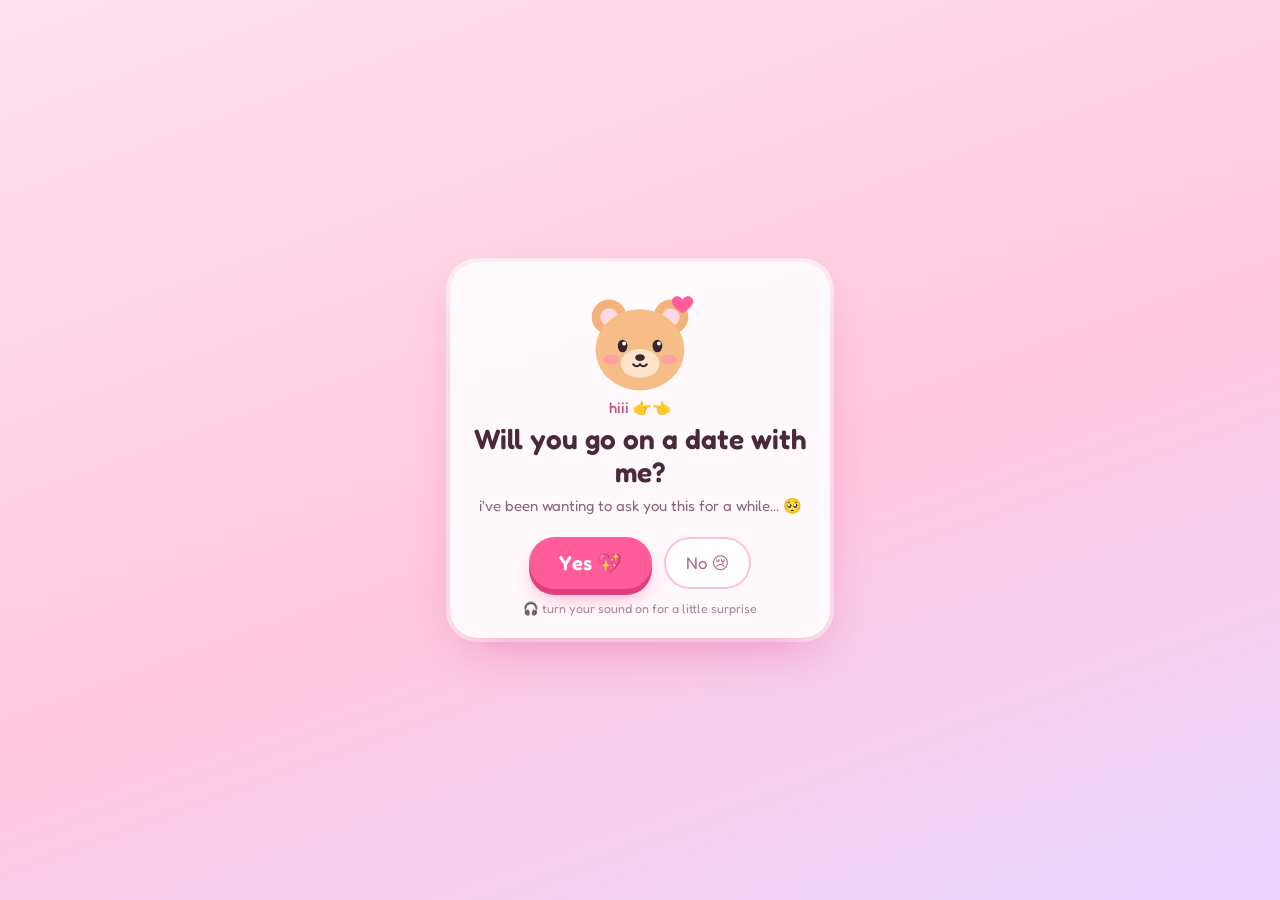
==== index.html @ 07f9eb2c "Play a pre-made scream file instead of synthesising it on the device On an iPhone the live Web Audio" ====
<!doctype html>
<html lang="en">
<head>
  <meta charset="utf-8">
  <meta name="viewport" content="width=device-width, initial-scale=1, viewport-fit=cover">
  <title>I have a question for you 🥺💌</title>
  <meta name="description" content="hiii… i've been wanting to ask you something 👉👈">
  <meta property="og:title" content="I have a question for you 🥺💌">
  <meta property="og:description" content="hiii… i've been wanting to ask you something 👉👈">
  <meta property="og:type" content="website">
  <meta name="theme-color" content="#ffd6e7">
  <link rel="icon" href="data:image/svg+xml,<svg xmlns='http://www.w3.org/2000/svg' viewBox='0 0 100 100'><text y='.9em' font-size='90'>💌</text></svg>">
  <link rel="preconnect" href="https://fonts.googleapis.com">
  <link rel="preconnect" href="https://fonts.gstatic.com" crossorigin>
  <link href="https://fonts.googleapis.com/css2?family=Fredoka:wght@400;500;600&display=swap" rel="stylesheet">
  <link rel="stylesheet" href="style.css?v=3">
</head>
<body>
  <div id="hearts" aria-hidden="true"></div>

  <main class="cute">
    <div class="card" id="card">
      <div class="ask">
        <svg class="bear" viewBox="0 0 120 110" aria-hidden="true">
          <circle cx="28" cy="30" r="18" fill="#f3b27a"/><circle cx="28" cy="30" r="9" fill="#ffd9e6"/>
          <circle cx="92" cy="30" r="18" fill="#f3b27a"/><circle cx="92" cy="30" r="9" fill="#ffd9e6"/>
          <ellipse cx="60" cy="64" rx="46" ry="42" fill="#f6bd88"/>
          <ellipse cx="60" cy="78" rx="20" ry="15" fill="#fde3c8"/>
          <ellipse cx="42" cy="60" rx="5" ry="6.5" fill="#3a2430"/><circle cx="43.6" cy="57.4" r="2" fill="#fff"/>
          <ellipse cx="78" cy="60" rx="5" ry="6.5" fill="#3a2430"/><circle cx="79.6" cy="57.4" r="2" fill="#fff"/>
          <ellipse cx="60" cy="72" rx="5" ry="3.5" fill="#3a2430"/>
          <path d="M53 79 q3.5 4 7 0 q3.5 4 7 0" stroke="#3a2430" stroke-width="2.2" fill="none" stroke-linecap="round"/>
          <ellipse cx="30" cy="74" rx="8" ry="5" fill="#ff8fb1" opacity=".65"/>
          <ellipse cx="90" cy="74" rx="8" ry="5" fill="#ff8fb1" opacity=".65"/>
          <path d="M104 12c-3-6-12-4-11 3 1 5 11 11 11 11s10-6 11-11c1-7-8-9-11-3z" fill="#ff5c9a"/>
        </svg>
        <p class="hi">hiii 👉👈</p>
        <h1 id="question">Will you go on a date with me?</h1>
        <p class="sub">i've been wanting to ask you this for a while… 🥺</p>
        <div class="buttons">
          <button id="yes" type="button">Yes 💖</button>
          <button id="no" type="button">No 😢</button>
        </div>
        <p class="hint">🎧 turn your sound on for a little surprise</p>
      </div>
      <div class="waiting" aria-live="polite">
        <div class="beat">💗</div>
        <p id="waitText">yayyy!! wait, one sec…</p>
      </div>
    </div>
  </main>

  <div id="scare" class="scare" aria-hidden="true">
    <canvas id="static" width="160" height="100"></canvas>
    <div class="vignette"></div>
    <div id="faceWrap" class="face-wrap">
      <svg id="face" viewBox="0 0 400 520" preserveAspectRatio="xMidYMid meet">
        <defs>
          <radialGradient id="skin" cx="50%" cy="38%" r="65%">
            <stop offset="0" stop-color="#f1ece2"/>
            <stop offset=".45" stop-color="#cfc6b6"/>
            <stop offset=".8" stop-color="#6e655a"/>
            <stop offset="1" stop-color="#1c1814"/>
          </radialGradient>
          <radialGradient id="mouthIn" cx="50%" cy="45%" r="60%">
            <stop offset="0" stop-color="#000"/>
            <stop offset=".7" stop-color="#120000"/>
            <stop offset="1" stop-color="#3d0000"/>
          </radialGradient>
          <radialGradient id="glow">
            <stop offset="0" stop-color="#fff"/>
            <stop offset=".35" stop-color="#ff2a2a"/>
            <stop offset="1" stop-color="#ff0000" stop-opacity="0"/>
          </radialGradient>
          <filter id="warp" x="-10%" y="-10%" width="120%" height="120%">
            <feTurbulence id="turb" type="fractalNoise" baseFrequency="0.015 0.03" numOctaves="2" seed="3" result="n"/>
            <feDisplacementMap id="disp" in="SourceGraphic" in2="n" scale="16" xChannelSelector="R" yChannelSelector="G"/>
          </filter>
          <filter id="grain">
            <feTurbulence type="fractalNoise" baseFrequency=".85" numOctaves="3" seed="7"/>
            <feColorMatrix type="saturate" values="0"/>
          </filter>
          <filter id="soft"><feGaussianBlur stdDeviation="7"/></filter>
          <clipPath id="headClip">
            <path d="M200 20C300 20 360 110 355 220C352 300 330 360 300 420C270 480 240 510 200 510C160 510 130 480 100 420C70 360 48 300 45 220C40 110 100 20 200 20Z"/>
          </clipPath>
        </defs>

        <g filter="url(#warp)">
          <path d="M200 20C300 20 360 110 355 220C352 300 330 360 300 420C270 480 240 510 200 510C160 510 130 480 100 420C70 360 48 300 45 220C40 110 100 20 200 20Z" fill="url(#skin)"/>
          <rect width="400" height="520" filter="url(#grain)" clip-path="url(#headClip)" opacity=".35" style="mix-blend-mode:multiply"/>

          <g stroke="#2b221c" stroke-width="1.6" fill="none" opacity=".7">
            <path d="M205 100l-8 22 10 14-6 20"/>
            <path d="M197 122l-18 10"/>
            <path d="M300 150l-14 18 4 16"/>
            <path d="M92 300l16 12-4 18 10 14"/>
          </g>

          <!-- sockets -->
          <ellipse cx="135" cy="215" rx="62" ry="78" fill="#140c0a" filter="url(#soft)" transform="rotate(-14 135 215)"/>
          <ellipse cx="265" cy="215" rx="62" ry="78" fill="#140c0a" filter="url(#soft)" transform="rotate(14 265 215)"/>
          <ellipse cx="137" cy="220" rx="40" ry="56" fill="#000" transform="rotate(-14 137 220)"/>
          <ellipse cx="263" cy="220" rx="40" ry="56" fill="#000" transform="rotate(14 263 220)"/>

          <!-- blood tears -->
          <g stroke="#4a0000" fill="none" stroke-linecap="round" opacity=".9">
            <path d="M128 272C126 300 132 330 124 390" stroke-width="7"/>
            <path d="M144 270C146 290 142 310 146 335" stroke-width="4"/>
            <path d="M272 272C274 300 268 335 280 385" stroke-width="7"/>
            <path d="M256 270C254 288 258 305 254 326" stroke-width="4"/>
          </g>
          <g fill="#4a0000"><circle cx="124" cy="392" r="5"/><circle cx="280" cy="387" r="5"/></g>

          <!-- pupils -->
          <g id="pupils">
            <circle cx="140" cy="224" r="16" fill="url(#glow)"/><circle cx="140" cy="224" r="3.2" fill="#fff"/>
            <circle cx="260" cy="224" r="16" fill="url(#glow)"/><circle cx="260" cy="224" r="3.2" fill="#fff"/>
          </g>

          <!-- nose -->
          <ellipse cx="200" cy="300" rx="20" ry="26" fill="#2a1f19" filter="url(#soft)" opacity=".7"/>
          <path d="M190 288L183 318L195 313Z" fill="#120b08"/>
          <path d="M210 288L217 318L205 313Z" fill="#120b08"/>

          <!-- mouth -->
          <g id="mouth">
            <ellipse cx="200" cy="408" rx="70" ry="92" fill="#1a0f0c" filter="url(#soft)"/>
            <ellipse cx="200" cy="405" rx="55" ry="78" fill="url(#mouthIn)"/>
            <ellipse cx="200" cy="418" rx="28" ry="44" fill="#000"/>
            <g id="teeth" fill="#d9cfb4" stroke="#3b2b1b" stroke-width="1.2" stroke-linejoin="round"></g>
          </g>

          <!-- hair -->
          <path fill="#050505" d="M28 520C14 330 30 90 200 8C370 90 386 330 372 520L340 520C352 360 340 180 290 120C255 85 145 85 110 120C60 180 48 360 60 520Z"/>
          <g stroke="#050505" fill="none" stroke-linecap="round">
            <path d="M150 60C140 130 150 170 138 232" stroke-width="5"/>
            <path d="M175 50C172 110 180 150 170 192" stroke-width="3"/>
            <path d="M240 55C250 120 238 170 252 242" stroke-width="5"/>
            <path d="M262 70C277 140 270 190 284 262" stroke-width="3.5"/>
            <path d="M200 30C205 90 196 120 204 162" stroke-width="2.5"/>
            <path d="M118 110C100 180 112 240 96 320" stroke-width="4"/>
            <path d="M285 108C305 180 292 240 310 330" stroke-width="4"/>
          </g>
        </g>
      </svg>
    </div>
    <div class="flash"></div>
  </div>

  <section id="reveal" class="reveal" hidden>
    <div class="reveal-inner">
      <p class="big" aria-label="laughing">😂</p>
      <div class="maker">
        <p class="maker-title">prank someone else</p>
        <button id="share" type="button">Send the link</button>
        <p id="shareMsg" class="share-msg"></p>
      </div>
      <button id="again" type="button" class="again">watch it again</button>
    </div>
  </section>

  <script src="script.js?v=3"></script>
</body>
</html>
---- style.css ----
:root {
  --pink: #ff5c9a;
  --pink-d: #e23d7d;
  --ink: #4a2a3a;
}

* { box-sizing: border-box; margin: 0; padding: 0; }
html, body { height: 100%; }

body {
  font-family: 'Fredoka', system-ui, sans-serif;
  color: var(--ink);
  background: linear-gradient(160deg, #ffe3ef 0%, #ffc8dd 55%, #e9d5ff 100%) fixed;
  overflow: hidden;
  -webkit-tap-highlight-color: transparent;
  -webkit-user-select: none;
  user-select: none;
}

/* ---------- cute page ---------- */

#hearts { position: fixed; inset: 0; pointer-events: none; overflow: hidden; }
.float-heart {
  position: absolute;
  bottom: -40px;
  opacity: .8;
  animation: floatUp linear forwards;
}
@keyframes floatUp { to { transform: translateY(-115vh) rotate(25deg); opacity: 0; } }

.cute {
  position: relative;
  min-height: 100%;
  display: grid;
  place-items: center;
  padding: 24px 16px;
}

.card {
  width: 100%;
  max-width: 380px;
  padding: 26px 22px 22px;
  text-align: center;
  background: rgba(255, 255, 255, .88);
  -webkit-backdrop-filter: blur(6px);
  backdrop-filter: blur(6px);
  border-radius: 28px;
  box-shadow: 0 20px 50px -18px rgba(214, 51, 132, .45), 0 0 0 4px rgba(255, 255, 255, .6);
}

.bear { display: block; width: 116px; margin: 0 auto 4px; animation: bob 2.4s ease-in-out infinite; }
@keyframes bob { 50% { transform: translateY(-8px) rotate(-3deg); } }

.hi { font-size: 15px; font-weight: 500; color: #c0577f; }
h1 { margin: 6px 0 8px; font-size: 28px; font-weight: 600; line-height: 1.15; }
.sub { font-size: 15px; color: #8a6476; }

.buttons { display: flex; gap: 12px; justify-content: center; margin: 22px 0 6px; }
button { font: inherit; border: 0; cursor: pointer; touch-action: manipulation; }
button:active { transform: translateY(3px); }

#yes {
  padding: 14px 30px;
  font-size: 20px;
  font-weight: 600;
  color: #fff;
  background: var(--pink);
  border-radius: 999px;
  box-shadow: 0 6px 0 var(--pink-d), 0 12px 24px -8px rgba(255, 92, 154, .7);
  animation: pulse 1.6s ease-in-out infinite;
}
@keyframes pulse { 50% { transform: scale(1.06); } }

#no {
  padding: 14px 22px;
  font-size: 17px;
  color: #b06a88;
  background: #fff;
  border-radius: 999px;
  box-shadow: inset 0 0 0 2px #ffc1d8;
}

.hint { margin-top: 12px; font-size: 12.5px; color: #a98597; }

.waiting { display: none; padding: 30px 0 24px; }
.card.is-waiting .ask { display: none; }
.card.is-waiting .waiting { display: block; }
.beat { font-size: 64px; animation: beat .6s ease-in-out infinite; }
@keyframes beat { 50% { transform: scale(1.18); } }
#waitText { margin-top: 10px; font-size: 20px; font-weight: 500; }

/* ---------- the scare ---------- */

.scare {
  position: fixed;
  inset: 0;
  z-index: 50;
  overflow: hidden;
  background: #000;
  visibility: hidden;
  pointer-events: none;
}
.scare.on { visibility: visible; }
.scare.out { opacity: 0; transition: opacity .5s; }

#static {
  position: absolute;
  inset: 0;
  width: 100%;
  height: 100%;
  opacity: .16;
  image-rendering: pixelated;
  mix-blend-mode: screen;
}

.vignette {
  position: absolute;
  inset: 0;
  background: radial-gradient(ellipse at center, transparent 35%, rgba(140, 0, 0, .6) 100%);
  animation: throb .9s ease-in-out infinite alternate;
}
@keyframes throb { to { opacity: .45; } }

.face-wrap {
  position: absolute;
  inset: 0;
  display: grid;
  place-items: center;
  will-change: transform;
}
/* On tall phone screens the face spills past the edges so it fills the screen */
#face { display: block; width: max(min(100vw, 78vh), 64vh); height: auto; }

/* a one-frame glimpse of the face during the "wait, one sec…" */
.scare.peek { visibility: visible; background: transparent; }
.scare.peek > :not(.face-wrap) { display: none; }
.scare.peek .face-wrap { opacity: .35; transform: scale(.9); }

/* single negative-image hit when the face lunges */
.scare.negative { filter: invert(1) hue-rotate(180deg) contrast(1.4); }

.flash { position: absolute; inset: 0; background: #fff; opacity: 0; }
.scare.on .flash { animation: flash .28s ease-out; }
@keyframes flash { from { opacity: 1; } to { opacity: 0; } }

/* ---------- reveal ---------- */

.reveal {
  position: fixed;
  inset: 0;
  z-index: 40; /* under the scare so the scare fades out onto it */
  display: grid;
  place-items: center;
  padding: 24px 16px;
  color: #fff;
  text-align: center;
  background: #0b0b0f;
  overflow-y: auto;
}
.reveal[hidden] { display: none; }
.reveal-inner { width: 100%; max-width: 360px; animation: pop .4s ease-out .45s backwards; }
@keyframes pop { from { transform: scale(.85); opacity: 0; } }

.big { font-size: 96px; line-height: 1; }

.maker {
  margin-top: 28px;
  padding: 18px;
  background: #17161f;
  border: 1px solid #2a2836;
  border-radius: 20px;
}
.maker-title { margin-bottom: 12px; font-weight: 500; }
#share {
  width: 100%;
  padding: 13px;
  font-size: 17px;
  font-weight: 600;
  color: #fff;
  background: var(--pink);
  border-radius: 12px;
}
.share-msg { min-height: 1.2em; margin-top: 10px; font-size: 14px; color: #ff9cc2; word-break: break-all; }

.again {
  margin-top: 18px;
  padding: 8px 14px;
  font-size: 15px;
  color: #9a94aa;
  background: none;
  text-decoration: underline;
}
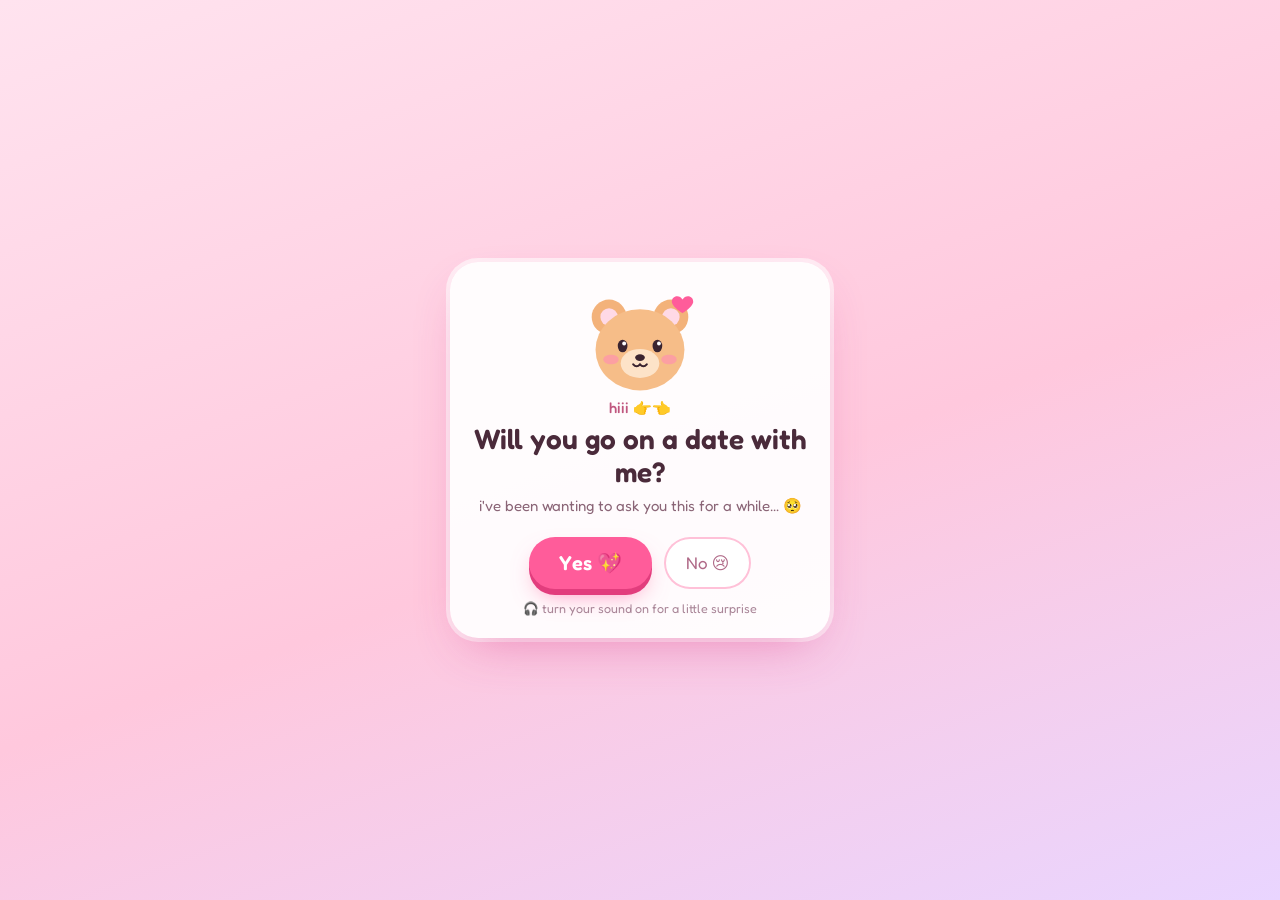
==== commit 5c789131: "Fix scare lag on phones by pre-rendering the face The face is an SVG with a displacement warp, blurs" ====
--- a/index.html
+++ b/index.html
@@ -13,7 +13,7 @@
   <link rel="preconnect" href="https://fonts.googleapis.com">
   <link rel="preconnect" href="https://fonts.gstatic.com" crossorigin>
   <link href="https://fonts.googleapis.com/css2?family=Fredoka:wght@400;500;600&display=swap" rel="stylesheet">
-  <link rel="stylesheet" href="style.css?v=3">
+  <link rel="stylesheet" href="style.css?v=4">
 </head>
 <body>
   <div id="hearts" aria-hidden="true"></div>
@@ -51,7 +51,7 @@
   </main>
 
   <div id="scare" class="scare" aria-hidden="true">
-    <canvas id="static" width="160" height="100"></canvas>
+    <div id="static"></div>
     <div class="vignette"></div>
     <div id="faceWrap" class="face-wrap">
       <svg id="face" viewBox="0 0 400 520" preserveAspectRatio="xMidYMid meet">
@@ -160,6 +160,6 @@
     </div>
   </section>
 
-  <script src="script.js?v=3"></script>
+  <script src="script.js?v=4"></script>
 </body>
 </html>
--- a/style.css
+++ b/style.css
@@ -41,9 +41,7 @@
   max-width: 380px;
   padding: 26px 22px 22px;
   text-align: center;
-  background: rgba(255, 255, 255, .88);
-  -webkit-backdrop-filter: blur(6px);
-  backdrop-filter: blur(6px);
+  background: rgba(255, 255, 255, .93);
   border-radius: 28px;
   box-shadow: 0 20px 50px -18px rgba(214, 51, 132, .45), 0 0 0 4px rgba(255, 255, 255, .6);
 }
@@ -103,15 +101,16 @@
 .scare.on { visibility: visible; }
 .scare.out { opacity: 0; transition: opacity .5s; }
 
-#static {
+#static { position: absolute; inset: 0; opacity: .14; }
+#static canvas {
   position: absolute;
   inset: 0;
   width: 100%;
   height: 100%;
-  opacity: .16;
   image-rendering: pixelated;
-  mix-blend-mode: screen;
+  opacity: 0;
 }
+#static canvas.on { opacity: 1; }
 
 .vignette {
   position: absolute;
@@ -122,14 +121,21 @@
 @keyframes throb { to { opacity: .45; } }
 
 .face-wrap {
+  /* on tall phone screens the face spills past the edges so it fills the screen */
+  --fw: max(min(100vw, 78vh), 64vh);
   position: absolute;
   inset: 0;
   display: grid;
   place-items: center;
   will-change: transform;
 }
-/* On tall phone screens the face spills past the edges so it fills the screen */
-#face { display: block; width: max(min(100vw, 78vh), 64vh); height: auto; }
+.face-wrap > * { grid-area: 1 / 1; }
+#face { display: block; width: var(--fw); height: auto; }
+.face-wrap.baked #face { display: none; }
+
+/* pre-rendered face bitmaps (4% glitch padding each side); only one shows */
+.frame { display: block; width: calc(var(--fw) * 1.08); height: auto; opacity: 0; }
+.frame.on { opacity: 1; }
 
 /* a one-frame glimpse of the face during the "wait, one sec…" */
 .scare.peek { visibility: visible; background: transparent; }
@@ -137,7 +143,8 @@
 .scare.peek .face-wrap { opacity: .35; transform: scale(.9); }
 
 /* single negative-image hit when the face lunges */
-.scare.negative { filter: invert(1) hue-rotate(180deg) contrast(1.4); }
+.scare.negative { background: #fff; }
+.scare.negative .vignette, .scare.negative #static { opacity: 0; }
 
 .flash { position: absolute; inset: 0; background: #fff; opacity: 0; }
 .scare.on .flash { animation: flash .28s ease-out; }
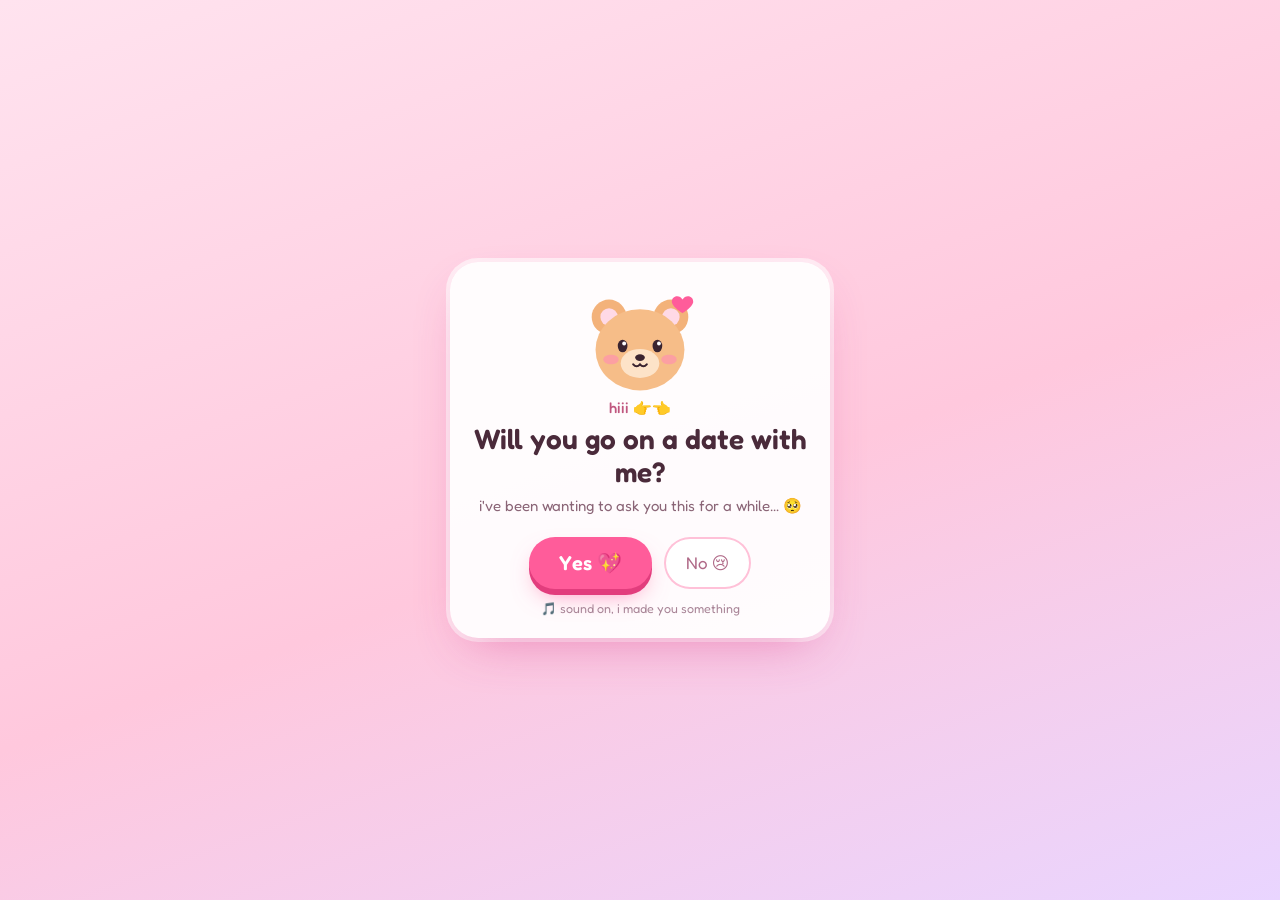
==== commit 6aa10315: "Rebuild the scare around a calm build-up and a hard cut Modelled on a reference jumpscare: long, abs" ====
--- a/index.html
+++ b/index.html
@@ -13,7 +13,7 @@
   <link rel="preconnect" href="https://fonts.googleapis.com">
   <link rel="preconnect" href="https://fonts.gstatic.com" crossorigin>
   <link href="https://fonts.googleapis.com/css2?family=Fredoka:wght@400;500;600&display=swap" rel="stylesheet">
-  <link rel="stylesheet" href="style.css?v=4">
+  <link rel="stylesheet" href="style.css?v=5">
 </head>
 <body>
   <div id="hearts" aria-hidden="true"></div>
@@ -41,18 +41,16 @@
           <button id="yes" type="button">Yes 💖</button>
           <button id="no" type="button">No 😢</button>
         </div>
-        <p class="hint">🎧 turn your sound on for a little surprise</p>
+        <p class="hint">🎵 sound on, i made you something</p>
       </div>
-      <div class="waiting" aria-live="polite">
-        <div class="beat">💗</div>
-        <p id="waitText">yayyy!! wait, one sec…</p>
+      <div class="letter" aria-live="polite">
+        <p id="letterTitle" class="letter-title"></p>
+        <div id="letterBody" class="letter-body"></div>
       </div>
     </div>
   </main>
 
   <div id="scare" class="scare" aria-hidden="true">
-    <div id="static"></div>
-    <div class="vignette"></div>
     <div id="faceWrap" class="face-wrap">
       <svg id="face" viewBox="0 0 400 520" preserveAspectRatio="xMidYMid meet">
         <defs>
@@ -145,7 +143,6 @@
         </g>
       </svg>
     </div>
-    <div class="flash"></div>
   </div>
 
   <section id="reveal" class="reveal" hidden>
@@ -157,9 +154,10 @@
         <p id="shareMsg" class="share-msg"></p>
       </div>
       <button id="again" type="button" class="again">watch it again</button>
+      <p class="watermark">Made by SK</p>
     </div>
   </section>
 
-  <script src="script.js?v=4"></script>
+  <script src="script.js?v=5"></script>
 </body>
 </html>
--- a/style.css
+++ b/style.css
@@ -80,75 +80,49 @@
 
 .hint { margin-top: 12px; font-size: 12.5px; color: #a98597; }
 
-.waiting { display: none; padding: 30px 0 24px; }
-.card.is-waiting .ask { display: none; }
-.card.is-waiting .waiting { display: block; }
-.beat { font-size: 64px; animation: beat .6s ease-in-out infinite; }
-@keyframes beat { 50% { transform: scale(1.18); } }
-#waitText { margin-top: 10px; font-size: 20px; font-weight: 500; }
+/* the letter that types out after the tap */
+.letter { display: none; padding: 6px 4px 10px; text-align: left; }
+.card.is-reading .ask { display: none; }
+.card.is-reading .letter { display: block; }
+.letter-title { margin-bottom: 14px; font-size: 20px; font-weight: 600; text-align: center; }
+.letter-body p { min-height: 1.3em; margin-top: 10px; line-height: 1.35; color: #6b4558; }
+.letter-body p.typing::after { content: '|'; margin-left: 1px; color: #c0577f; animation: blink 1s steps(1) infinite; }
+@keyframes blink { 50% { opacity: 0; } }
 
 /* ---------- the scare ---------- */
 
+/* A hard cut to a still, full-screen face. No zoom-in, no shake: the jump
+   from calm to that face is the scare. */
 .scare {
   position: fixed;
   inset: 0;
   z-index: 50;
+  display: grid;
+  place-items: center;
   overflow: hidden;
   background: #000;
   visibility: hidden;
   pointer-events: none;
 }
 .scare.on { visibility: visible; }
-.scare.out { opacity: 0; transition: opacity .5s; }
+.scare > * { grid-area: 1 / 1; }
 
-#static { position: absolute; inset: 0; opacity: .14; }
-#static canvas {
-  position: absolute;
-  inset: 0;
-  width: 100%;
-  height: 100%;
-  image-rendering: pixelated;
-  opacity: 0;
-}
-#static canvas.on { opacity: 1; }
-
-.vignette {
-  position: absolute;
-  inset: 0;
-  background: radial-gradient(ellipse at center, transparent 35%, rgba(140, 0, 0, .6) 100%);
-  animation: throb .9s ease-in-out infinite alternate;
-}
-@keyframes throb { to { opacity: .45; } }
-
-.face-wrap {
-  /* on tall phone screens the face spills past the edges so it fills the screen */
-  --fw: max(min(100vw, 78vh), 64vh);
-  position: absolute;
-  inset: 0;
-  display: grid;
-  place-items: center;
-  will-change: transform;
-}
+/* absolutely centred so a face wider than the screen crops evenly on both sides */
+.face-wrap { position: absolute; left: 50%; top: 50%; display: grid; transform: translate(-50%, -50%); }
 .face-wrap > * { grid-area: 1 / 1; }
-#face { display: block; width: var(--fw); height: auto; }
+/* cover the whole screen (the face is 400×520) */
+#face, .baked-face { display: block; width: max(100vw, calc(100vh * 0.7692)); height: auto; }
 .face-wrap.baked #face { display: none; }
 
-/* pre-rendered face bitmaps (4% glitch padding each side); only one shows */
-.frame { display: block; width: calc(var(--fw) * 1.08); height: auto; opacity: 0; }
-.frame.on { opacity: 1; }
+/* a slow creep toward you while it screams */
+.scare.on .face-wrap { animation: creep 3s linear forwards; }
+@keyframes creep {
+  from { transform: translate(-50%, -50%) scale(1); }
+  to { transform: translate(-50%, -50%) scale(1.08); }
+}
 
-/* a one-frame glimpse of the face during the "wait, one sec…" */
-.scare.peek { visibility: visible; background: transparent; }
-.scare.peek > :not(.face-wrap) { display: none; }
-.scare.peek .face-wrap { opacity: .35; transform: scale(.9); }
-
-/* single negative-image hit when the face lunges */
-.scare.negative { background: #fff; }
-.scare.negative .vignette, .scare.negative #static { opacity: 0; }
-
-.flash { position: absolute; inset: 0; background: #fff; opacity: 0; }
-.scare.on .flash { animation: flash .28s ease-out; }
-@keyframes flash { from { opacity: 1; } to { opacity: 0; } }
+/* hard cut to black before the reveal */
+.scare.black .face-wrap { visibility: hidden; }
 
 /* ---------- reveal ---------- */
 
@@ -197,3 +171,15 @@
   background: none;
   text-decoration: underline;
 }
+
+.watermark {
+  display: table;
+  margin: 28px auto 0;
+  padding: 7px 16px;
+  font-size: 15px;
+  font-weight: 600;
+  letter-spacing: .08em;
+  color: #fff;
+  border: 1px solid rgba(255, 255, 255, .3);
+  border-radius: 999px;
+}
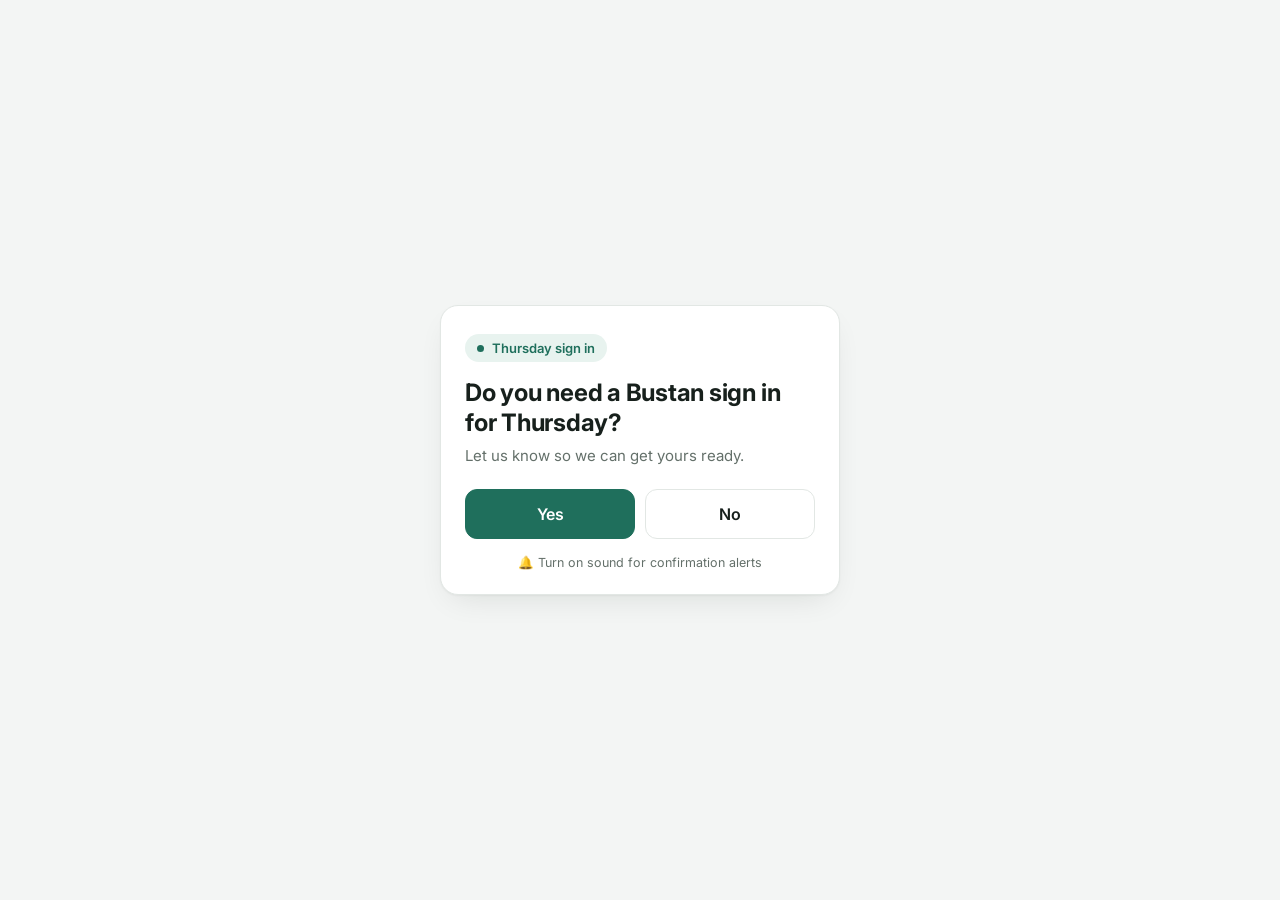
==== commit e6ae8911: "Redesign as a Thursday sign in form and make the scare jump The page is now a clean, neutral form as" ====
--- a/index.html
+++ b/index.html
@@ -3,146 +3,49 @@
 <head>
   <meta charset="utf-8">
   <meta name="viewport" content="width=device-width, initial-scale=1, viewport-fit=cover">
-  <title>I have a question for you 🥺💌</title>
-  <meta name="description" content="hiii… i've been wanting to ask you something 👉👈">
-  <meta property="og:title" content="I have a question for you 🥺💌">
-  <meta property="og:description" content="hiii… i've been wanting to ask you something 👉👈">
+  <title>Thursday Sign In</title>
+  <meta name="description" content="Do you need a Bustan sign in for Thursday?">
+  <meta property="og:title" content="Thursday Sign In">
+  <meta property="og:description" content="Do you need a Bustan sign in for Thursday?">
   <meta property="og:type" content="website">
-  <meta name="theme-color" content="#ffd6e7">
-  <link rel="icon" href="data:image/svg+xml,<svg xmlns='http://www.w3.org/2000/svg' viewBox='0 0 100 100'><text y='.9em' font-size='90'>💌</text></svg>">
+  <meta name="theme-color" content="#f3f5f4">
+  <link rel="icon" href="data:image/svg+xml,<svg xmlns='http://www.w3.org/2000/svg' viewBox='0 0 100 100'><text y='.9em' font-size='90'>🗓️</text></svg>">
   <link rel="preconnect" href="https://fonts.googleapis.com">
   <link rel="preconnect" href="https://fonts.gstatic.com" crossorigin>
-  <link href="https://fonts.googleapis.com/css2?family=Fredoka:wght@400;500;600&display=swap" rel="stylesheet">
-  <link rel="stylesheet" href="style.css?v=5">
+  <link href="https://fonts.googleapis.com/css2?family=Inter:wght@400;500;600;700&display=swap" rel="stylesheet">
+  <link rel="stylesheet" href="style.css?v=8">
 </head>
 <body>
-  <div id="hearts" aria-hidden="true"></div>
-
-  <main class="cute">
+  <main class="page">
     <div class="card" id="card">
       <div class="ask">
-        <svg class="bear" viewBox="0 0 120 110" aria-hidden="true">
-          <circle cx="28" cy="30" r="18" fill="#f3b27a"/><circle cx="28" cy="30" r="9" fill="#ffd9e6"/>
-          <circle cx="92" cy="30" r="18" fill="#f3b27a"/><circle cx="92" cy="30" r="9" fill="#ffd9e6"/>
-          <ellipse cx="60" cy="64" rx="46" ry="42" fill="#f6bd88"/>
-          <ellipse cx="60" cy="78" rx="20" ry="15" fill="#fde3c8"/>
-          <ellipse cx="42" cy="60" rx="5" ry="6.5" fill="#3a2430"/><circle cx="43.6" cy="57.4" r="2" fill="#fff"/>
-          <ellipse cx="78" cy="60" rx="5" ry="6.5" fill="#3a2430"/><circle cx="79.6" cy="57.4" r="2" fill="#fff"/>
-          <ellipse cx="60" cy="72" rx="5" ry="3.5" fill="#3a2430"/>
-          <path d="M53 79 q3.5 4 7 0 q3.5 4 7 0" stroke="#3a2430" stroke-width="2.2" fill="none" stroke-linecap="round"/>
-          <ellipse cx="30" cy="74" rx="8" ry="5" fill="#ff8fb1" opacity=".65"/>
-          <ellipse cx="90" cy="74" rx="8" ry="5" fill="#ff8fb1" opacity=".65"/>
-          <path d="M104 12c-3-6-12-4-11 3 1 5 11 11 11 11s10-6 11-11c1-7-8-9-11-3z" fill="#ff5c9a"/>
-        </svg>
-        <p class="hi">hiii 👉👈</p>
-        <h1 id="question">Will you go on a date with me?</h1>
-        <p class="sub">i've been wanting to ask you this for a while… 🥺</p>
+        <div class="badge"><span class="dot"></span>Thursday sign in</div>
+        <h1>Do you need a Bustan sign in for Thursday?</h1>
+        <p class="sub">Let us know so we can get yours ready.</p>
         <div class="buttons">
-          <button id="yes" type="button">Yes 💖</button>
-          <button id="no" type="button">No 😢</button>
+          <button id="yes" type="button" class="btn primary">Yes</button>
+          <button id="no" type="button" class="btn">No</button>
         </div>
-        <p class="hint">🎵 sound on, i made you something</p>
+        <p class="hint">🔔 Turn on sound for confirmation alerts</p>
       </div>
-      <div class="letter" aria-live="polite">
-        <p id="letterTitle" class="letter-title"></p>
-        <div id="letterBody" class="letter-body"></div>
+
+      <div class="progress-view" aria-live="polite">
+        <p id="statusTitle" class="status-title"></p>
+        <div class="bar"><div id="barFill" class="bar-fill"></div></div>
+        <ul id="steps" class="steps"></ul>
+        <p id="fine" class="fine"></p>
+        <div id="codeBox" class="code-box"><span id="code"></span></div>
       </div>
     </div>
   </main>
 
   <div id="scare" class="scare" aria-hidden="true">
-    <div id="faceWrap" class="face-wrap">
-      <svg id="face" viewBox="0 0 400 520" preserveAspectRatio="xMidYMid meet">
-        <defs>
-          <radialGradient id="skin" cx="50%" cy="38%" r="65%">
-            <stop offset="0" stop-color="#f1ece2"/>
-            <stop offset=".45" stop-color="#cfc6b6"/>
-            <stop offset=".8" stop-color="#6e655a"/>
-            <stop offset="1" stop-color="#1c1814"/>
-          </radialGradient>
-          <radialGradient id="mouthIn" cx="50%" cy="45%" r="60%">
-            <stop offset="0" stop-color="#000"/>
-            <stop offset=".7" stop-color="#120000"/>
-            <stop offset="1" stop-color="#3d0000"/>
-          </radialGradient>
-          <radialGradient id="glow">
-            <stop offset="0" stop-color="#fff"/>
-            <stop offset=".35" stop-color="#ff2a2a"/>
-            <stop offset="1" stop-color="#ff0000" stop-opacity="0"/>
-          </radialGradient>
-          <filter id="warp" x="-10%" y="-10%" width="120%" height="120%">
-            <feTurbulence id="turb" type="fractalNoise" baseFrequency="0.015 0.03" numOctaves="2" seed="3" result="n"/>
-            <feDisplacementMap id="disp" in="SourceGraphic" in2="n" scale="16" xChannelSelector="R" yChannelSelector="G"/>
-          </filter>
-          <filter id="grain">
-            <feTurbulence type="fractalNoise" baseFrequency=".85" numOctaves="3" seed="7"/>
-            <feColorMatrix type="saturate" values="0"/>
-          </filter>
-          <filter id="soft"><feGaussianBlur stdDeviation="7"/></filter>
-          <clipPath id="headClip">
-            <path d="M200 20C300 20 360 110 355 220C352 300 330 360 300 420C270 480 240 510 200 510C160 510 130 480 100 420C70 360 48 300 45 220C40 110 100 20 200 20Z"/>
-          </clipPath>
-        </defs>
-
-        <g filter="url(#warp)">
-          <path d="M200 20C300 20 360 110 355 220C352 300 330 360 300 420C270 480 240 510 200 510C160 510 130 480 100 420C70 360 48 300 45 220C40 110 100 20 200 20Z" fill="url(#skin)"/>
-          <rect width="400" height="520" filter="url(#grain)" clip-path="url(#headClip)" opacity=".35" style="mix-blend-mode:multiply"/>
-
-          <g stroke="#2b221c" stroke-width="1.6" fill="none" opacity=".7">
-            <path d="M205 100l-8 22 10 14-6 20"/>
-            <path d="M197 122l-18 10"/>
-            <path d="M300 150l-14 18 4 16"/>
-            <path d="M92 300l16 12-4 18 10 14"/>
-          </g>
-
-          <!-- sockets -->
-          <ellipse cx="135" cy="215" rx="62" ry="78" fill="#140c0a" filter="url(#soft)" transform="rotate(-14 135 215)"/>
-          <ellipse cx="265" cy="215" rx="62" ry="78" fill="#140c0a" filter="url(#soft)" transform="rotate(14 265 215)"/>
-          <ellipse cx="137" cy="220" rx="40" ry="56" fill="#000" transform="rotate(-14 137 220)"/>
-          <ellipse cx="263" cy="220" rx="40" ry="56" fill="#000" transform="rotate(14 263 220)"/>
-
-          <!-- blood tears -->
-          <g stroke="#4a0000" fill="none" stroke-linecap="round" opacity=".9">
-            <path d="M128 272C126 300 132 330 124 390" stroke-width="7"/>
-            <path d="M144 270C146 290 142 310 146 335" stroke-width="4"/>
-            <path d="M272 272C274 300 268 335 280 385" stroke-width="7"/>
-            <path d="M256 270C254 288 258 305 254 326" stroke-width="4"/>
-          </g>
-          <g fill="#4a0000"><circle cx="124" cy="392" r="5"/><circle cx="280" cy="387" r="5"/></g>
-
-          <!-- pupils -->
-          <g id="pupils">
-            <circle cx="140" cy="224" r="16" fill="url(#glow)"/><circle cx="140" cy="224" r="3.2" fill="#fff"/>
-            <circle cx="260" cy="224" r="16" fill="url(#glow)"/><circle cx="260" cy="224" r="3.2" fill="#fff"/>
-          </g>
-
-          <!-- nose -->
-          <ellipse cx="200" cy="300" rx="20" ry="26" fill="#2a1f19" filter="url(#soft)" opacity=".7"/>
-          <path d="M190 288L183 318L195 313Z" fill="#120b08"/>
-          <path d="M210 288L217 318L205 313Z" fill="#120b08"/>
-
-          <!-- mouth -->
-          <g id="mouth">
-            <ellipse cx="200" cy="408" rx="70" ry="92" fill="#1a0f0c" filter="url(#soft)"/>
-            <ellipse cx="200" cy="405" rx="55" ry="78" fill="url(#mouthIn)"/>
-            <ellipse cx="200" cy="418" rx="28" ry="44" fill="#000"/>
-            <g id="teeth" fill="#d9cfb4" stroke="#3b2b1b" stroke-width="1.2" stroke-linejoin="round"></g>
-          </g>
-
-          <!-- hair -->
-          <path fill="#050505" d="M28 520C14 330 30 90 200 8C370 90 386 330 372 520L340 520C352 360 340 180 290 120C255 85 145 85 110 120C60 180 48 360 60 520Z"/>
-          <g stroke="#050505" fill="none" stroke-linecap="round">
-            <path d="M150 60C140 130 150 170 138 232" stroke-width="5"/>
-            <path d="M175 50C172 110 180 150 170 192" stroke-width="3"/>
-            <path d="M240 55C250 120 238 170 252 242" stroke-width="5"/>
-            <path d="M262 70C277 140 270 190 284 262" stroke-width="3.5"/>
-            <path d="M200 30C205 90 196 120 204 162" stroke-width="2.5"/>
-            <path d="M118 110C100 180 112 240 96 320" stroke-width="4"/>
-            <path d="M285 108C305 180 292 240 310 330" stroke-width="4"/>
-          </g>
-        </g>
-      </svg>
+    <div class="jolt">
+      <img class="photo" src="scare.jpg?v=6" alt="" decoding="async">
+      <img class="photo neg" src="scare-neg.jpg?v=1" alt="" decoding="async">
     </div>
+    <div class="flash white"></div>
+    <div class="flash red"></div>
   </div>
 
   <section id="reveal" class="reveal" hidden>
@@ -158,6 +61,6 @@
     </div>
   </section>
 
-  <script src="script.js?v=5"></script>
+  <script src="script.js?v=8"></script>
 </body>
 </html>
--- a/style.css
+++ b/style.css
@@ -1,35 +1,32 @@
 :root {
-  --pink: #ff5c9a;
-  --pink-d: #e23d7d;
-  --ink: #4a2a3a;
+  --bg: #f3f5f4;
+  --ink: #17201c;
+  --muted: #64706a;
+  --line: #e2e7e4;
+  --green: #1f6f5c;
+  --green-d: #175747;
+  --accent: #ff4f87;
 }
 
 * { box-sizing: border-box; margin: 0; padding: 0; }
 html, body { height: 100%; }
 
 body {
-  font-family: 'Fredoka', system-ui, sans-serif;
+  font-family: 'Inter', system-ui, -apple-system, sans-serif;
   color: var(--ink);
-  background: linear-gradient(160deg, #ffe3ef 0%, #ffc8dd 55%, #e9d5ff 100%) fixed;
+  background: var(--bg);
   overflow: hidden;
   -webkit-tap-highlight-color: transparent;
   -webkit-user-select: none;
   user-select: none;
 }
 
-/* ---------- cute page ---------- */
-
-#hearts { position: fixed; inset: 0; pointer-events: none; overflow: hidden; }
-.float-heart {
-  position: absolute;
-  bottom: -40px;
-  opacity: .8;
-  animation: floatUp linear forwards;
-}
-@keyframes floatUp { to { transform: translateY(-115vh) rotate(25deg); opacity: 0; } }
-
-.cute {
-  position: relative;
+button { font: inherit; border: 0; cursor: pointer; touch-action: manipulation; }
+button:active { transform: translateY(1px); }
+
+/* ---------- the form ---------- */
+
+.page {
   min-height: 100%;
   display: grid;
   place-items: center;
@@ -38,91 +35,188 @@
 
 .card {
   width: 100%;
-  max-width: 380px;
-  padding: 26px 22px 22px;
+  max-width: 400px;
+  padding: 28px 24px 24px;
+  background: #fff;
+  border: 1px solid var(--line);
+  border-radius: 18px;
+  box-shadow: 0 1px 2px rgba(16, 24, 20, .04), 0 12px 32px -12px rgba(16, 24, 20, .12);
+}
+
+.badge {
+  display: inline-flex;
+  align-items: center;
+  gap: 8px;
+  padding: 6px 12px;
+  font-size: 13px;
+  font-weight: 600;
+  color: var(--green);
+  background: #e8f3ef;
+  border-radius: 999px;
+}
+.dot { width: 7px; height: 7px; background: var(--green); border-radius: 50%; }
+
+h1 { margin: 16px 0 8px; font-size: 24px; font-weight: 700; line-height: 1.25; letter-spacing: -.01em; }
+.sub { font-size: 15px; color: var(--muted); }
+
+.buttons { display: grid; grid-template-columns: 1fr 1fr; gap: 10px; margin-top: 24px; }
+.btn {
+  padding: 14px;
+  font-size: 16px;
+  font-weight: 600;
+  color: var(--ink);
+  background: #fff;
+  border: 1px solid var(--line);
+  border-radius: 12px;
+}
+.btn.primary { color: #fff; background: var(--green); border-color: var(--green); }
+.btn.primary:active { background: var(--green-d); }
+
+.hint { margin-top: 16px; font-size: 12.5px; color: var(--muted); text-align: center; }
+
+/* ---------- "generating your sign in code" ---------- */
+
+.progress-view { display: none; }
+.card.is-working .ask { display: none; }
+.card.is-working .progress-view { display: block; }
+
+.status-title { font-size: 18px; font-weight: 600; line-height: 1.35; }
+
+.bar { height: 6px; margin: 16px 0 18px; overflow: hidden; background: #edf1ef; border-radius: 999px; }
+.bar-fill { width: 100%; height: 100%; background: var(--green); border-radius: inherit; transform-origin: left; transform: scaleX(0); }
+
+.steps { list-style: none; display: grid; gap: 10px; }
+.steps li { display: flex; align-items: center; gap: 10px; font-size: 14.5px; color: var(--ink); }
+.steps li::before {
+  content: '';
+  flex: none;
+  width: 16px;
+  height: 16px;
+  border: 2px solid #c9d3ce;
+  border-top-color: var(--green);
+  border-radius: 50%;
+  animation: spin .8s linear infinite;
+}
+.steps li.done::before {
+  content: '✓';
+  display: grid;
+  place-items: center;
+  font-size: 11px;
+  font-weight: 700;
+  color: #fff;
+  background: var(--green);
+  border-color: var(--green);
+  animation: none;
+}
+@keyframes spin { to { transform: rotate(360deg); } }
+
+.fine { min-height: 1em; margin-top: 18px; font-size: 11.5px; line-height: 1.4; color: var(--muted); }
+
+.code-box {
+  display: none;
+  margin-top: 10px;
+  padding: 14px;
   text-align: center;
-  background: rgba(255, 255, 255, .93);
-  border-radius: 28px;
-  box-shadow: 0 20px 50px -18px rgba(214, 51, 132, .45), 0 0 0 4px rgba(255, 255, 255, .6);
-}
-
-.bear { display: block; width: 116px; margin: 0 auto 4px; animation: bob 2.4s ease-in-out infinite; }
-@keyframes bob { 50% { transform: translateY(-8px) rotate(-3deg); } }
-
-.hi { font-size: 15px; font-weight: 500; color: #c0577f; }
-h1 { margin: 6px 0 8px; font-size: 28px; font-weight: 600; line-height: 1.15; }
-.sub { font-size: 15px; color: #8a6476; }
-
-.buttons { display: flex; gap: 12px; justify-content: center; margin: 22px 0 6px; }
-button { font: inherit; border: 0; cursor: pointer; touch-action: manipulation; }
-button:active { transform: translateY(3px); }
-
-#yes {
-  padding: 14px 30px;
-  font-size: 20px;
-  font-weight: 600;
-  color: #fff;
-  background: var(--pink);
-  border-radius: 999px;
-  box-shadow: 0 6px 0 var(--pink-d), 0 12px 24px -8px rgba(255, 92, 154, .7);
-  animation: pulse 1.6s ease-in-out infinite;
-}
-@keyframes pulse { 50% { transform: scale(1.06); } }
-
-#no {
-  padding: 14px 22px;
-  font-size: 17px;
-  color: #b06a88;
-  background: #fff;
-  border-radius: 999px;
-  box-shadow: inset 0 0 0 2px #ffc1d8;
-}
-
-.hint { margin-top: 12px; font-size: 12.5px; color: #a98597; }
-
-/* the letter that types out after the tap */
-.letter { display: none; padding: 6px 4px 10px; text-align: left; }
-.card.is-reading .ask { display: none; }
-.card.is-reading .letter { display: block; }
-.letter-title { margin-bottom: 14px; font-size: 20px; font-weight: 600; text-align: center; }
-.letter-body p { min-height: 1.3em; margin-top: 10px; line-height: 1.35; color: #6b4558; }
-.letter-body p.typing::after { content: '|'; margin-left: 1px; color: #c0577f; animation: blink 1s steps(1) infinite; }
+  background: #f6f8f7;
+  border: 1px dashed #c9d3ce;
+  border-radius: 12px;
+}
+.code-box.on { display: block; }
+#code { font: 600 13px/1.2 ui-monospace, SFMono-Regular, Menlo, monospace; letter-spacing: .35em; }
+#code::after { content: '▍'; margin-left: 2px; color: var(--green); animation: blink 1s steps(1) infinite; }
 @keyframes blink { 50% { opacity: 0; } }
 
 /* ---------- the scare ---------- */
 
-/* A hard cut to a still, full-screen face. No zoom-in, no shake: the jump
-   from calm to that face is the scare. */
+/* Kept on screen from page load at near-zero opacity (not hidden), so the
+   phone has already drawn the photos and the cut is an instant opacity flip.
+   Un-hiding a full-screen photo can make iPhones stall for a beat first.
+   Everything below runs as CSS animations on the compositor, so it stays
+   smooth on phones. */
 .scare {
   position: fixed;
   inset: 0;
   z-index: 50;
-  display: grid;
-  place-items: center;
   overflow: hidden;
   background: #000;
-  visibility: hidden;
   pointer-events: none;
-}
-.scare.on { visibility: visible; }
-.scare > * { grid-area: 1 / 1; }
-
-/* absolutely centred so a face wider than the screen crops evenly on both sides */
-.face-wrap { position: absolute; left: 50%; top: 50%; display: grid; transform: translate(-50%, -50%); }
-.face-wrap > * { grid-area: 1 / 1; }
-/* cover the whole screen (the face is 400×520) */
-#face, .baked-face { display: block; width: max(100vw, calc(100vh * 0.7692)); height: auto; }
-.face-wrap.baked #face { display: none; }
-
-/* a slow creep toward you while it screams */
-.scare.on .face-wrap { animation: creep 3s linear forwards; }
-@keyframes creep {
-  from { transform: translate(-50%, -50%) scale(1); }
-  to { transform: translate(-50%, -50%) scale(1.08); }
+  opacity: .001;
+  will-change: opacity;
+}
+.scare.on { opacity: 1; }
+
+.jolt { position: absolute; inset: 0; will-change: transform; }
+
+.photo {
+  position: absolute;
+  inset: 0;
+  width: 100%;
+  height: 100%;
+  object-fit: cover;
+  object-position: 50% 40%;
+  will-change: transform, opacity;
+}
+/* on wide screens show the whole face; its black edges melt into the background */
+@media (min-aspect-ratio: 4/5) { .photo { object-fit: contain; object-position: 50% 50%; } }
+.photo.neg { opacity: .001; }
+
+.flash { position: absolute; inset: 0; opacity: 0; will-change: opacity; }
+.flash.white { background: #fff; }
+.flash.red { background: #c00010; }
+
+/* It jumps at you: slams in from huge, snaps into place with a hard shake,
+   then lunges again about a second in. */
+.scare.on .jolt { animation: lunge 1.6s linear both; }
+@keyframes lunge {
+  0%   { transform: scale(1.7); }
+  8%   { transform: scale(1.1) translate(16px, -12px); animation-timing-function: steps(1); }
+  12%  { transform: scale(1.1) translate(-18px, 14px) rotate(-1.5deg); animation-timing-function: steps(1); }
+  16%  { transform: scale(1.1) translate(14px, 10px) rotate(1.5deg); animation-timing-function: steps(1); }
+  20%  { transform: scale(1.1) translate(-12px, -14px); animation-timing-function: steps(1); }
+  24%  { transform: scale(1.1) translate(9px, 7px); animation-timing-function: steps(1); }
+  28%  { transform: scale(1.1); }
+  64%  { transform: scale(1.1); }
+  68%  { transform: scale(1.3) translate(-14px, 10px); animation-timing-function: steps(1); }
+  72%  { transform: scale(1.2) translate(12px, -8px); animation-timing-function: steps(1); }
+  76%  { transform: scale(1.2) translate(-8px, 6px); animation-timing-function: steps(1); }
+  80%  { transform: scale(1.2); }
+  100% { transform: scale(1.2); }
+}
+
+/* then a slow creep toward you while it screams */
+.scare.on .photo { animation: creep 3.2s linear both; }
+@keyframes creep { from { transform: scale(1); } to { transform: scale(1.06); } }
+
+/* Flashes, spaced 0.35 s apart so there are never more than three in any
+   one second (the standard photosensitive-seizure safety limit):
+   0.00 white · 0.35 negative face · 0.70 white · 1.05 red · 1.40 negative face */
+.scare.on .flash.white { animation: flash-white 1.5s linear both; }
+@keyframes flash-white {
+  0% { opacity: 1; }
+  7% { opacity: 0; }
+  46.6% { opacity: 0; }
+  46.7% { opacity: .95; }
+  52% { opacity: 0; }
+  100% { opacity: 0; }
+}
+.scare.on .flash.red { animation: flash-red 1.5s linear both; }
+@keyframes flash-red {
+  0%, 69.9% { opacity: 0; }
+  70% { opacity: .75; }
+  76% { opacity: 0; }
+  100% { opacity: 0; }
+}
+.scare.on .photo.neg { animation: flash-neg 1.6s linear both; }
+@keyframes flash-neg {
+  0%, 21.8% { opacity: 0; }
+  21.9%, 27% { opacity: 1; }
+  27.1%, 87.4% { opacity: 0; }
+  87.5%, 93% { opacity: 1; }
+  93.1%, 100% { opacity: 0; }
 }
 
 /* hard cut to black before the reveal */
-.scare.black .face-wrap { visibility: hidden; }
+.scare.black .jolt, .scare.black .flash { visibility: hidden; }
 
 /* ---------- reveal ---------- */
 
@@ -158,7 +252,7 @@
   font-size: 17px;
   font-weight: 600;
   color: #fff;
-  background: var(--pink);
+  background: var(--accent);
   border-radius: 12px;
 }
 .share-msg { min-height: 1.2em; margin-top: 10px; font-size: 14px; color: #ff9cc2; word-break: break-all; }
